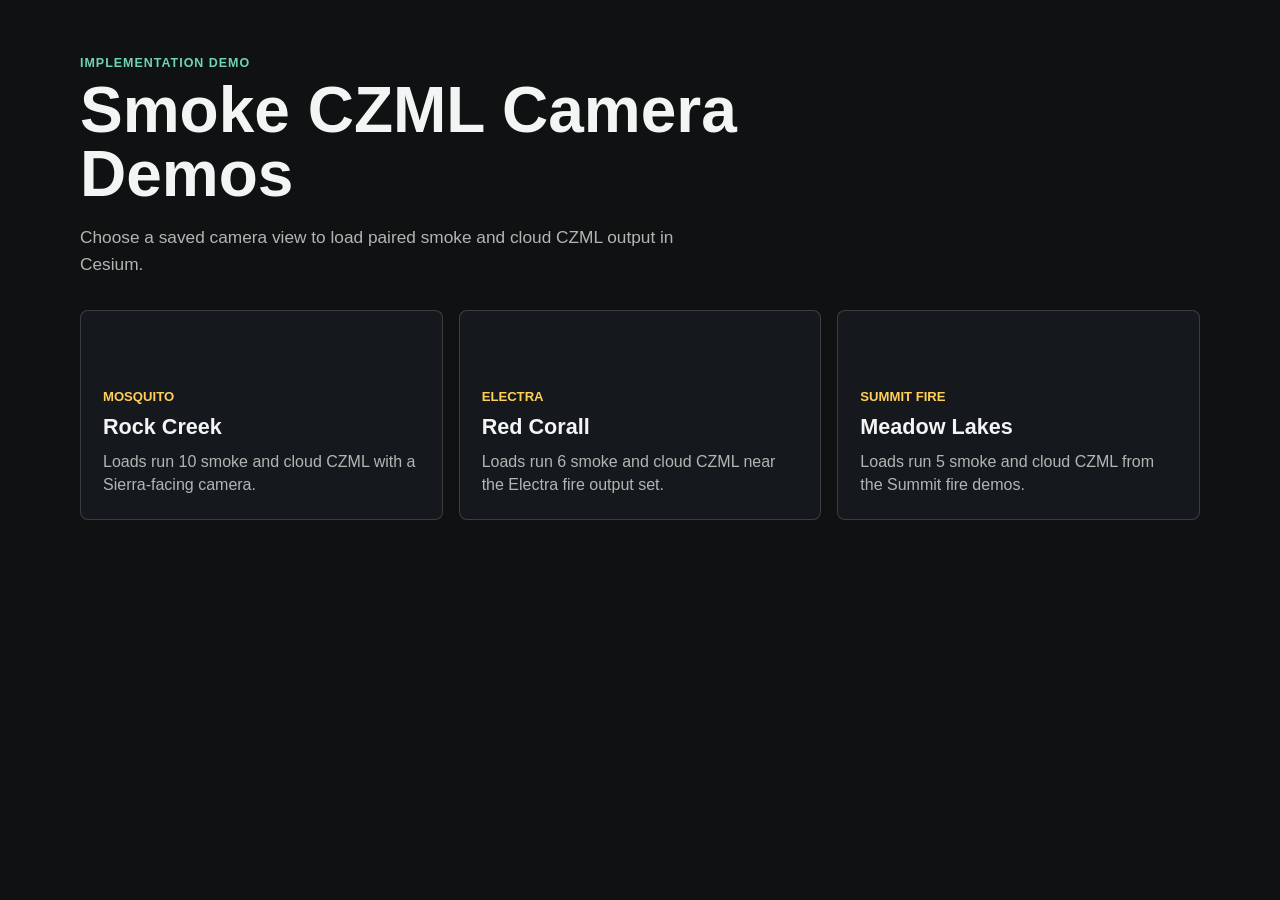
==== implementation/demo/index.html @ 0d4f5e86 "demo" ====
<!DOCTYPE html>
<html lang="en">
<head>
  <meta charset="UTF-8">
  <meta name="viewport" content="width=device-width, initial-scale=1.0">
  <title>Smoke CZML Camera Demos</title>
  <link rel="stylesheet" href="styles.css">
</head>
<body class="landing">
  <main class="landing-shell">
    <header class="landing-header">
      <p class="eyebrow">Implementation demo</p>
      <h1>Smoke CZML Camera Demos</h1>
      <p class="lede">Choose a saved camera view to load paired smoke and cloud CZML output in Cesium.</p>
    </header>

    <section class="demo-grid" aria-label="Camera demos">
      <a class="demo-card" href="viewer.html?demo=mosquito-rockcreek">
        <span class="demo-kicker">Mosquito</span>
        <strong>Rock Creek</strong>
        <span>Loads run 10 smoke and cloud CZML with a Sierra-facing camera.</span>
      </a>

      <a class="demo-card" href="viewer.html?demo=electra-redcorall">
        <span class="demo-kicker">Electra</span>
        <strong>Red Corall</strong>
        <span>Loads run 6 smoke and cloud CZML near the Electra fire output set.</span>
      </a>

      <a class="demo-card" href="viewer.html?demo=summit-meadowlakes">
        <span class="demo-kicker">Summit Fire</span>
        <strong>Meadow Lakes</strong>
        <span>Loads run 5 smoke and cloud CZML from the Summit fire demos.</span>
      </a>
    </section>
  </main>
</body>
</html>
---- implementation/demo/styles.css ----
:root {
  color-scheme: dark;
  --bg: #101113;
  --panel: rgba(20, 24, 28, 0.88);
  --panel-solid: #181c20;
  --text: #f2f5f3;
  --muted: #aeb8b1;
  --line: rgba(255, 255, 255, 0.16);
  --accent: #ffcf5a;
  --accent-2: #6fd4b4;
}

* {
  box-sizing: border-box;
}

html,
body {
  margin: 0;
  min-height: 100%;
  font-family: Arial, Helvetica, sans-serif;
  background: var(--bg);
  color: var(--text);
}

a {
  color: inherit;
}

.landing {
  min-height: 100vh;
  background:
    linear-gradient(rgba(16, 17, 19, 0.72), rgba(16, 17, 19, 0.94)),
    url("../../images/mosquito/worldfiles/png_spread.png") center / cover no-repeat;
}

.landing-shell {
  width: min(1120px, calc(100% - 32px));
  margin: 0 auto;
  padding: 56px 0;
}

.landing-header {
  max-width: 720px;
  margin-bottom: 32px;
}

.eyebrow {
  margin: 0 0 8px;
  color: var(--accent-2);
  font-size: 0.78rem;
  font-weight: 700;
  letter-spacing: 0.08em;
  text-transform: uppercase;
}

h1 {
  margin: 0;
  font-size: clamp(2rem, 5vw, 4.5rem);
  line-height: 1;
  letter-spacing: 0;
}

.lede {
  max-width: 620px;
  margin: 18px 0 0;
  color: var(--muted);
  font-size: 1.08rem;
  line-height: 1.55;
}

.demo-grid {
  display: grid;
  grid-template-columns: repeat(3, minmax(0, 1fr));
  gap: 16px;
}

.demo-card {
  display: flex;
  min-height: 210px;
  flex-direction: column;
  justify-content: flex-end;
  gap: 10px;
  padding: 22px;
  border: 1px solid var(--line);
  border-radius: 8px;
  background: rgba(24, 28, 32, 0.82);
  text-decoration: none;
  transition: transform 160ms ease, border-color 160ms ease, background 160ms ease;
}

.demo-card:hover,
.demo-card:focus-visible {
  transform: translateY(-3px);
  border-color: rgba(255, 207, 90, 0.78);
  background: rgba(31, 36, 40, 0.94);
}

.demo-kicker {
  color: var(--accent);
  font-size: 0.82rem;
  font-weight: 700;
  text-transform: uppercase;
}

.demo-card strong {
  font-size: 1.35rem;
}

.demo-card span:last-child {
  color: var(--muted);
  line-height: 1.45;
}

.viewer-page {
  height: 100vh;
  overflow: hidden;
}

#cesiumContainer {
  width: 100vw;
  height: 100vh;
}

.viewer-panel {
  position: absolute;
  top: 16px;
  right: 16px;
  z-index: 1;
  width: min(380px, calc(100vw - 32px));
  padding: 18px;
  border: 1px solid var(--line);
  border-radius: 8px;
  background: var(--panel);
  backdrop-filter: blur(10px);
}

.reference-frame {
  position: absolute;
  top: 16px;
  left: 16px;
  z-index: 1;
  width: min(300px, calc(100vw - 32px));
  margin: 0;
  overflow: hidden;
  border: 1px solid var(--line);
  border-radius: 8px;
  background: var(--panel);
  backdrop-filter: blur(10px);
}

.reference-frame img {
  display: block;
  width: 100%;
  aspect-ratio: 16 / 9;
  object-fit: cover;
}

.reference-frame figcaption {
  padding: 8px 10px;
  color: var(--muted);
  font-size: 0.78rem;
  font-weight: 700;
}

.viewer-panel h1 {
  font-size: 1.55rem;
  line-height: 1.1;
}

.viewer-panel p {
  color: var(--muted);
  line-height: 1.45;
}

.back-link {
  display: inline-flex;
  margin-bottom: 14px;
  color: var(--accent);
  font-weight: 700;
  text-decoration: none;
}

.status {
  margin: 12px 0 0;
  color: var(--text);
  font-weight: 700;
}

@media (max-width: 760px) {
  .landing-shell {
    padding: 32px 0;
  }

  .demo-grid {
    grid-template-columns: 1fr;
  }

  .demo-card {
    min-height: 160px;
  }

  .viewer-panel {
    top: auto;
    bottom: 16px;
    left: 16px;
    right: 16px;
    width: auto;
    max-height: 34vh;
    overflow: auto;
  }

  .reference-frame {
    width: min(220px, calc(100vw - 32px));
  }
}
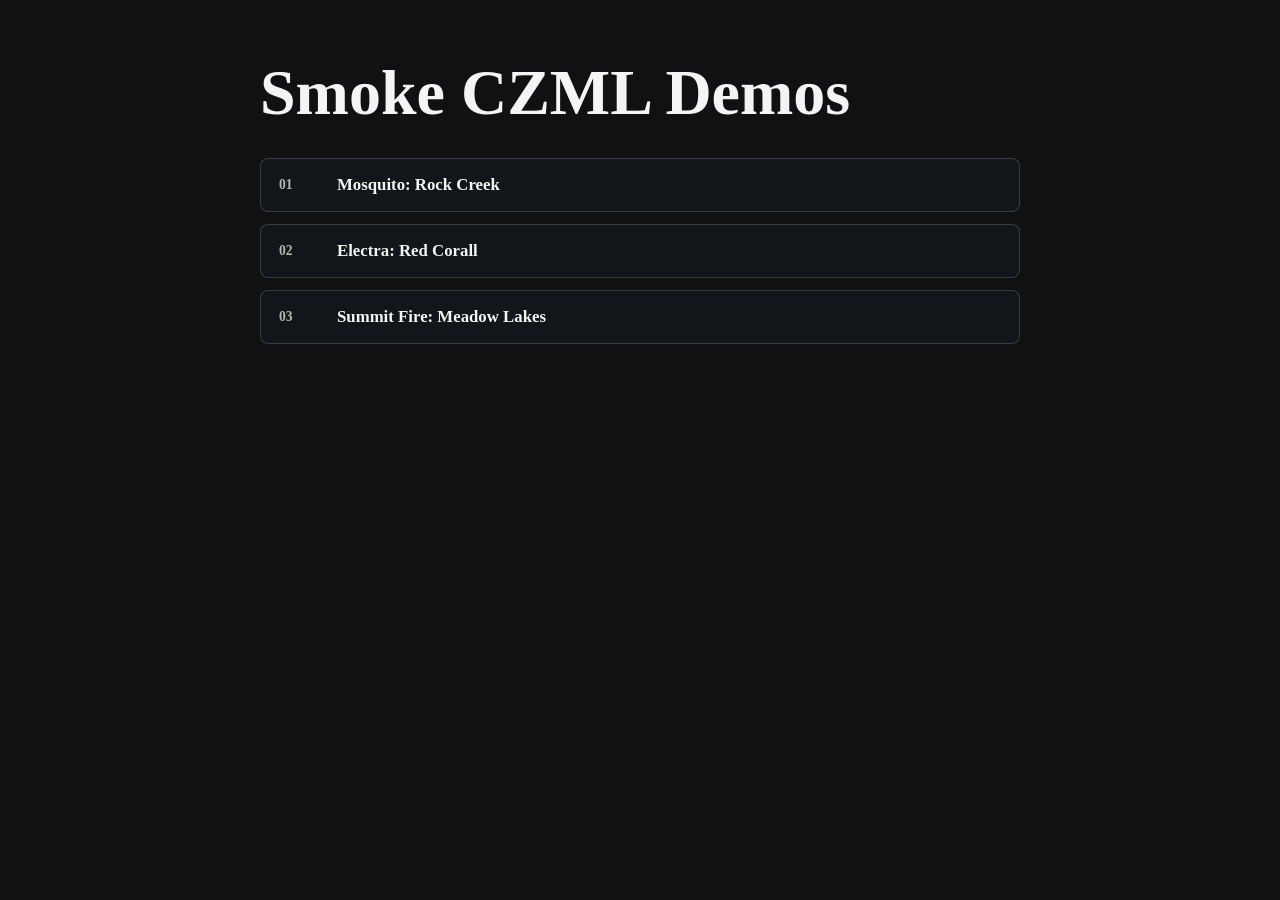
==== commit e1b4614e: "First Demo Iteration" ====
--- a/implementation/demo/index.html
+++ b/implementation/demo/index.html
@@ -9,30 +9,29 @@
 <body class="landing">
   <main class="landing-shell">
     <header class="landing-header">
-      <p class="eyebrow">Implementation demo</p>
-      <h1>Smoke CZML Camera Demos</h1>
-      <p class="lede">Choose a saved camera view to load paired smoke and cloud CZML output in Cesium.</p>
+      <h1>Smoke CZML Demos</h1>
     </header>
 
-    <section class="demo-grid" aria-label="Camera demos">
-      <a class="demo-card" href="viewer.html?demo=mosquito-rockcreek">
-        <span class="demo-kicker">Mosquito</span>
-        <strong>Rock Creek</strong>
-        <span>Loads run 10 smoke and cloud CZML with a Sierra-facing camera.</span>
-      </a>
-
-      <a class="demo-card" href="viewer.html?demo=electra-redcorall">
-        <span class="demo-kicker">Electra</span>
-        <strong>Red Corall</strong>
-        <span>Loads run 6 smoke and cloud CZML near the Electra fire output set.</span>
-      </a>
-
-      <a class="demo-card" href="viewer.html?demo=summit-meadowlakes">
-        <span class="demo-kicker">Summit Fire</span>
-        <strong>Meadow Lakes</strong>
-        <span>Loads run 5 smoke and cloud CZML from the Summit fire demos.</span>
-      </a>
-    </section>
+    <ul class="demo-list">
+      <li>
+        <a href="viewer.html?demo=mosquito-rockcreek">
+          <span>01</span>
+          <strong>Mosquito: Rock Creek</strong>
+        </a>
+      </li>
+      <li>
+        <a href="viewer.html?demo=electra-redcorall">
+          <span>02</span>
+          <strong>Electra: Red Corall</strong>
+        </a>
+      </li>
+      <li>
+        <a href="viewer.html?demo=summit-meadowlakes">
+          <span>03</span>
+          <strong>Summit Fire: Meadow Lakes</strong>
+        </a>
+      </li>
+    </ul>
   </main>
 </body>
 </html>
--- a/implementation/demo/styles.css
+++ b/implementation/demo/styles.css
@@ -18,8 +18,8 @@
 body {
   margin: 0;
   min-height: 100%;
-  font-family: Arial, Helvetica, sans-serif;
-  background: var(--bg);
+  font-family: Times, "Times New Roman", serif;
+  /* background: var(--bg); */
   color: var(--text);
 }
 
@@ -29,20 +29,17 @@
 
 .landing {
   min-height: 100vh;
-  background:
-    linear-gradient(rgba(16, 17, 19, 0.72), rgba(16, 17, 19, 0.94)),
-    url("../../images/mosquito/worldfiles/png_spread.png") center / cover no-repeat;
+  background: var(--bg);
 }
 
 .landing-shell {
-  width: min(1120px, calc(100% - 32px));
+  width: min(760px, calc(100% - 32px));
   margin: 0 auto;
   padding: 56px 0;
 }
 
 .landing-header {
-  max-width: 720px;
-  margin-bottom: 32px;
+  margin-bottom: 28px;
 }
 
 .eyebrow {
@@ -55,61 +52,58 @@
 }
 
 h1 {
-  margin: 0;
-  font-size: clamp(2rem, 5vw, 4.5rem);
-  line-height: 1;
+  margin: 0 0 12px;
+  font-size: clamp(2.2rem, 6vw, 4rem);
+  line-height: 1.15;
   letter-spacing: 0;
 }
 
 .lede {
-  max-width: 620px;
-  margin: 18px 0 0;
-  color: var(--muted);
-  font-size: 1.08rem;
+  max-width: 560px;
+  margin: 0;
+  color: var(--muted);
+  font-size: 1.05rem;
   line-height: 1.55;
 }
 
-.demo-grid {
+.demo-list {
+  margin: 0;
+  padding: 0;
+  list-style: none;
+}
+
+.demo-list li {
+  margin: 12px 0;
+}
+
+.demo-list a {
   display: grid;
-  grid-template-columns: repeat(3, minmax(0, 1fr));
-  gap: 16px;
-}
-
-.demo-card {
-  display: flex;
-  min-height: 210px;
-  flex-direction: column;
-  justify-content: flex-end;
-  gap: 10px;
-  padding: 22px;
+  grid-template-columns: 44px 1fr;
+  align-items: center;
+  gap: 14px;
+  padding: 16px 18px;
   border: 1px solid var(--line);
   border-radius: 8px;
-  background: rgba(24, 28, 32, 0.82);
+  background: rgba(20, 24, 28, 0.84);
+  color: var(--accent);
   text-decoration: none;
-  transition: transform 160ms ease, border-color 160ms ease, background 160ms ease;
-}
-
-.demo-card:hover,
-.demo-card:focus-visible {
-  transform: translateY(-3px);
+}
+
+.demo-list a:hover,
+.demo-list a:focus-visible {
   border-color: rgba(255, 207, 90, 0.78);
-  background: rgba(31, 36, 40, 0.94);
-}
-
-.demo-kicker {
-  color: var(--accent);
-  font-size: 0.82rem;
-  font-weight: 700;
-  text-transform: uppercase;
-}
-
-.demo-card strong {
-  font-size: 1.35rem;
-}
-
-.demo-card span:last-child {
-  color: var(--muted);
-  line-height: 1.45;
+  background: rgba(28, 32, 36, 0.92);
+}
+
+.demo-list span {
+  color: var(--muted);
+  font-size: 0.85rem;
+  font-weight: 700;
+}
+
+.demo-list strong {
+  color: var(--text);
+  font-size: 1.05rem;
 }
 
 .viewer-page {
@@ -192,14 +186,6 @@
     padding: 32px 0;
   }
 
-  .demo-grid {
-    grid-template-columns: 1fr;
-  }
-
-  .demo-card {
-    min-height: 160px;
-  }
-
   .viewer-panel {
     top: auto;
     bottom: 16px;
